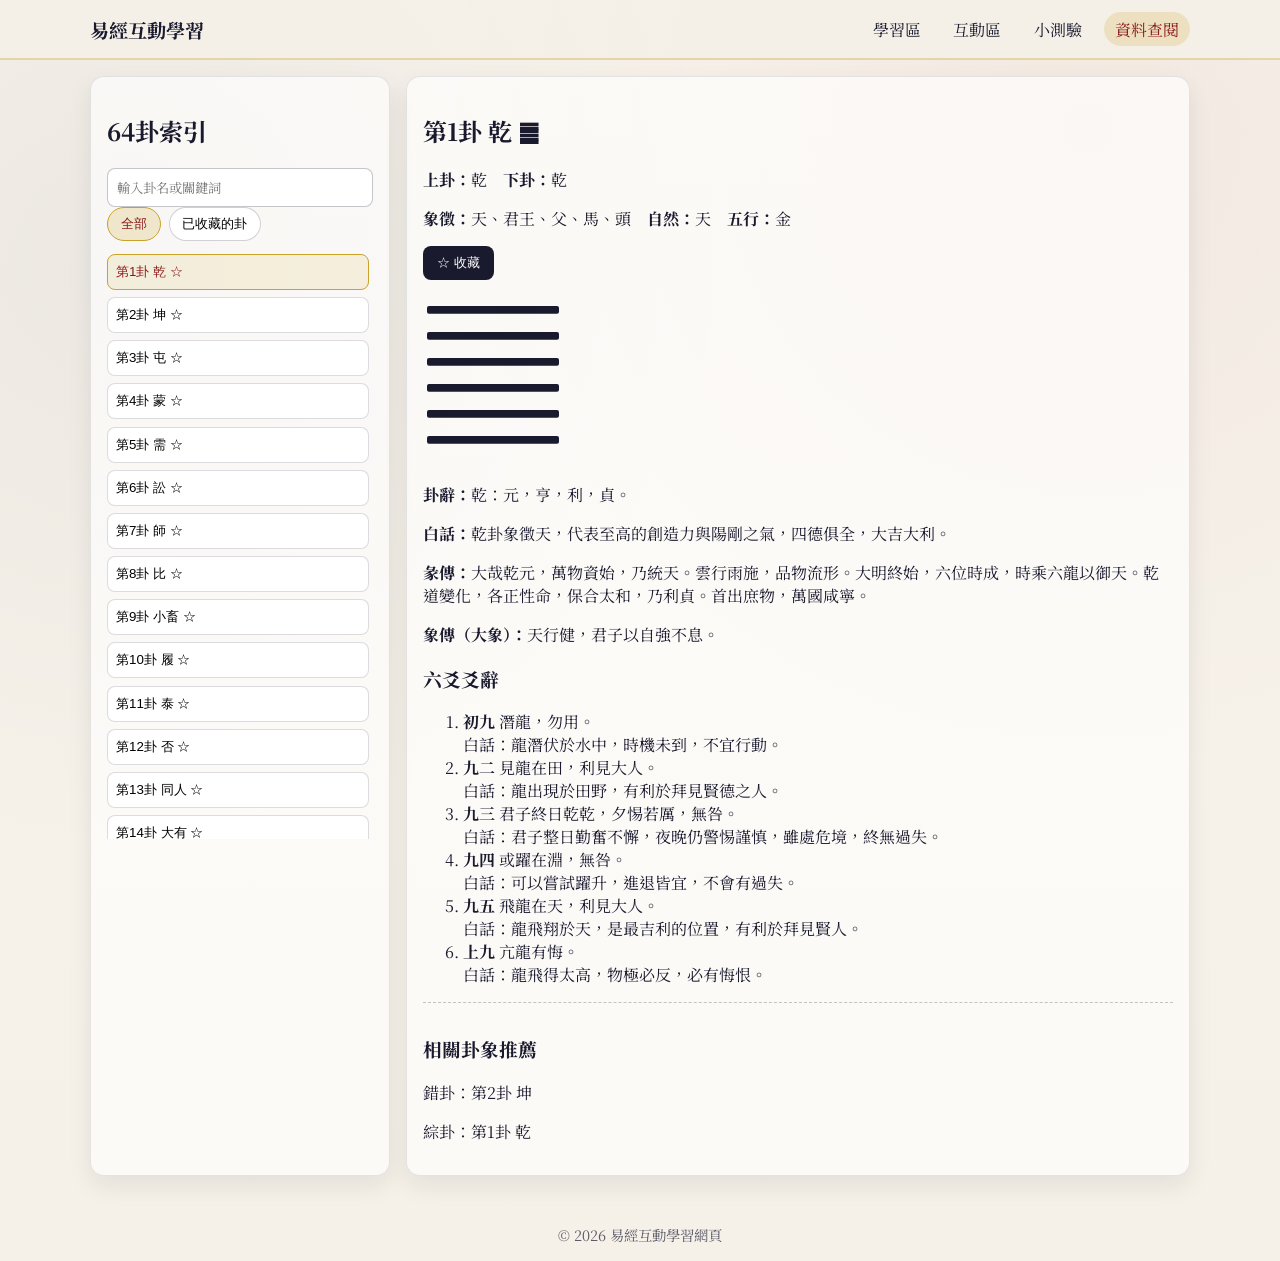
==== reference.html @ 2e5990ec "feat: build complete yijing interactive learning web app Agent-Logs-Url: https://github.com/leotwh33" ====
<!doctype html>
<html lang="zh-Hant">
<head>
  <meta charset="UTF-8" />
  <meta name="viewport" content="width=device-width, initial-scale=1.0" />
  <title>資料查閱區｜易經互動學習</title>
  <link rel="preconnect" href="https://fonts.googleapis.com" />
  <link rel="preconnect" href="https://fonts.gstatic.com" crossorigin />
  <link href="https://fonts.googleapis.com/css2?family=Noto+Serif+TC:wght@400;600;700&display=swap" rel="stylesheet" />
  <link rel="stylesheet" href="https://cdnjs.cloudflare.com/ajax/libs/font-awesome/6.5.2/css/all.min.css" />
  <link rel="stylesheet" href="css/style.css" />
</head>
<body>
  <header class="site-header">
    <div class="container nav-wrap">
      <a class="brand" href="index.html">易經互動學習</a>
      <nav class="site-nav">
        <a href="learn.html">學習區</a>
        <a href="interact.html">互動區</a>
        <a href="quiz.html">小測驗</a>
        <a class="active" href="reference.html">資料查閱</a>
      </nav>
    </div>
  </header>

  <main class="container split-layout">
    <aside class="side-panel">
      <h1>64卦索引</h1>
      <input id="searchInput" type="search" placeholder="輸入卦名或關鍵詞" />
      <div class="tabs compact">
        <button class="tab active" data-filter="all">全部</button>
        <button class="tab" data-filter="fav">已收藏的卦</button>
      </div>
      <ul id="referenceList" class="menu-list scroll"></ul>
    </aside>

    <section class="content-panel" id="referenceDetail"></section>
  </main>

  <footer class="site-footer">© 2026 易經互動學習網頁</footer>

  <script src="js/data.js"></script>
  <script src="js/hexagram.js"></script>
  <script src="js/reference.js"></script>
</body>
</html>
---- css/style.css ----
:root {
  --ink: #1a1a2e;
  --gold: #c9a227;
  --paper: #f5f0e8;
  --vermillion: #8b1a1a;
}

* { box-sizing: border-box; }
body {
  margin: 0;
  font-family: 'Noto Serif TC', serif;
  color: var(--ink);
  background: radial-gradient(circle at 10% 20%, rgba(26, 26, 46, 0.05), transparent 40%),
              radial-gradient(circle at 85% 10%, rgba(139, 26, 26, 0.05), transparent 42%),
              linear-gradient(180deg, #f8f4ec, var(--paper));
  min-height: 100vh;
}
.container { width: min(1100px, 92vw); margin: 0 auto; }
.site-header {
  border-bottom: 2px solid rgba(201, 162, 39, 0.35);
  background: rgba(245, 240, 232, 0.96);
  position: sticky;
  top: 0;
  z-index: 20;
}
.nav-wrap { display: flex; align-items: center; justify-content: space-between; gap: 1rem; padding: 0.75rem 0; }
.brand { color: var(--ink); text-decoration: none; font-weight: 700; font-size: 1.2rem; }
.site-nav { display: flex; gap: 0.65rem; flex-wrap: wrap; }
.site-nav a { color: var(--ink); text-decoration: none; padding: 0.35rem 0.7rem; border-radius: 999px; }
.site-nav a.active, .site-nav a:hover { background: rgba(201, 162, 39, 0.2); color: var(--vermillion); }

.hero { text-align: center; padding: 3rem 1rem 2rem; }
.hero h1 { margin-bottom: 0.4rem; font-size: clamp(2rem, 5vw, 2.8rem); }
.hero p { color: #40404f; }

.card-grid { display: grid; grid-template-columns: repeat(auto-fit, minmax(220px, 1fr)); gap: 1rem; margin-bottom: 1.5rem; }
.feature-card, .panel, .daily-card, .side-panel, .content-panel {
  background: rgba(255, 255, 255, 0.65);
  border: 1px solid rgba(26, 26, 46, 0.1);
  border-radius: 14px;
  padding: 1rem;
  box-shadow: 0 10px 24px rgba(20, 20, 30, 0.08);
}
.feature-card .icon { font-size: 1.4rem; color: var(--gold); }
.feature-card h2 { margin: 0.65rem 0; }

.btn {
  display: inline-block;
  background: var(--ink);
  color: #fff;
  border: none;
  border-radius: 8px;
  padding: 0.5rem 0.9rem;
  cursor: pointer;
  text-decoration: none;
}
.btn:hover { background: #101021; }
.btn.secondary { background: var(--gold); color: #221; }

.daily-content, .result-grid { display: grid; gap: 1rem; grid-template-columns: repeat(auto-fit, minmax(220px, 1fr)); align-items: center; }
.hex-svg svg { max-width: 100%; height: auto; }

.split-layout { display: grid; grid-template-columns: 300px 1fr; gap: 1rem; padding: 1rem 0; }
.menu-list { list-style: none; margin: 0; padding: 0; display: grid; gap: 0.45rem; }
.menu-list button {
  width: 100%;
  text-align: left;
  border: 1px solid rgba(26, 26, 46, 0.15);
  background: #fff;
  border-radius: 8px;
  padding: 0.5rem;
  cursor: pointer;
}
.menu-list button.active { border-color: var(--gold); color: var(--vermillion); background: rgba(201, 162, 39, 0.12); }
.menu-list.scroll { max-height: 65vh; overflow: auto; padding-right: 0.25rem; }

.progress-wrap { margin-top: 1rem; }
.progress-bar { height: 10px; border-radius: 999px; background: rgba(26, 26, 46, 0.1); overflow: hidden; }
.progress-bar span { display: block; height: 100%; width: 0; background: linear-gradient(90deg, var(--gold), var(--vermillion)); }

.field-row { display: flex; gap: 0.8rem; flex-wrap: wrap; }
textarea, select, input[type="search"], input[type="text"] {
  width: 100%;
  border: 1px solid rgba(26, 26, 46, 0.25);
  border-radius: 8px;
  padding: 0.55rem;
  font-family: inherit;
}

.tabs { display: flex; gap: 0.5rem; margin-bottom: 0.8rem; flex-wrap: wrap; }
.tab { border: 1px solid rgba(26, 26, 46, 0.2); background: #fff; padding: 0.45rem 0.8rem; border-radius: 999px; cursor: pointer; }
.tab.active { background: rgba(201, 162, 39, 0.2); color: var(--vermillion); border-color: var(--gold); }
.tab-panel { display: none; }
.tab-panel.active { display: block; }
.coin-row { display: flex; gap: 0.6rem; margin-bottom: 0.75rem; }
.coin {
  width: 66px;
  height: 66px;
  perspective: 1000px;
}
.coin-inner {
  width: 100%;
  height: 100%;
  position: relative;
  transform-style: preserve-3d;
  transition: transform 0.6s ease;
}
.coin.flip .coin-inner { transform: rotateY(180deg); }
.coin-face {
  position: absolute;
  inset: 0;
  border-radius: 50%;
  display: grid;
  place-items: center;
  font-weight: 700;
  border: 2px solid var(--gold);
  backface-visibility: hidden;
}
.coin-face.front { background: #f8f3e8; }
.coin-face.back { transform: rotateY(180deg); background: #efe1bd; }

.line-log { margin: 0.75rem 0 0; padding-left: 1.2rem; }
.step-box { min-height: 70px; border-left: 3px solid var(--gold); padding-left: 0.75rem; }
.hidden { display: none; }

.option-grid { display: grid; gap: 0.65rem; margin-top: 0.6rem; }
.option-btn {
  border: 1px solid rgba(26, 26, 46, 0.2);
  background: white;
  border-radius: 8px;
  padding: 0.5rem;
  text-align: left;
  cursor: pointer;
}
.option-btn.correct { border-color: #2d8f47; background: rgba(45, 143, 71, 0.12); }
.option-btn.wrong { border-color: #b3261e; background: rgba(179, 38, 30, 0.12); }
.badge-row { display: flex; gap: 0.4rem; flex-wrap: wrap; }
.badge { border: 1px solid var(--gold); color: #5b480f; padding: 0.3rem 0.45rem; border-radius: 999px; background: rgba(201, 162, 39, 0.15); font-size: 0.9rem; }

.related { margin-top: 0.8rem; padding-top: 0.8rem; border-top: 1px dashed rgba(26, 26, 46, 0.25); }
.site-footer { text-align: center; padding: 1rem; margin-top: 1rem; color: #5b5b67; font-size: 0.9rem; }

@media (max-width: 860px) {
  .split-layout { grid-template-columns: 1fr; }
}
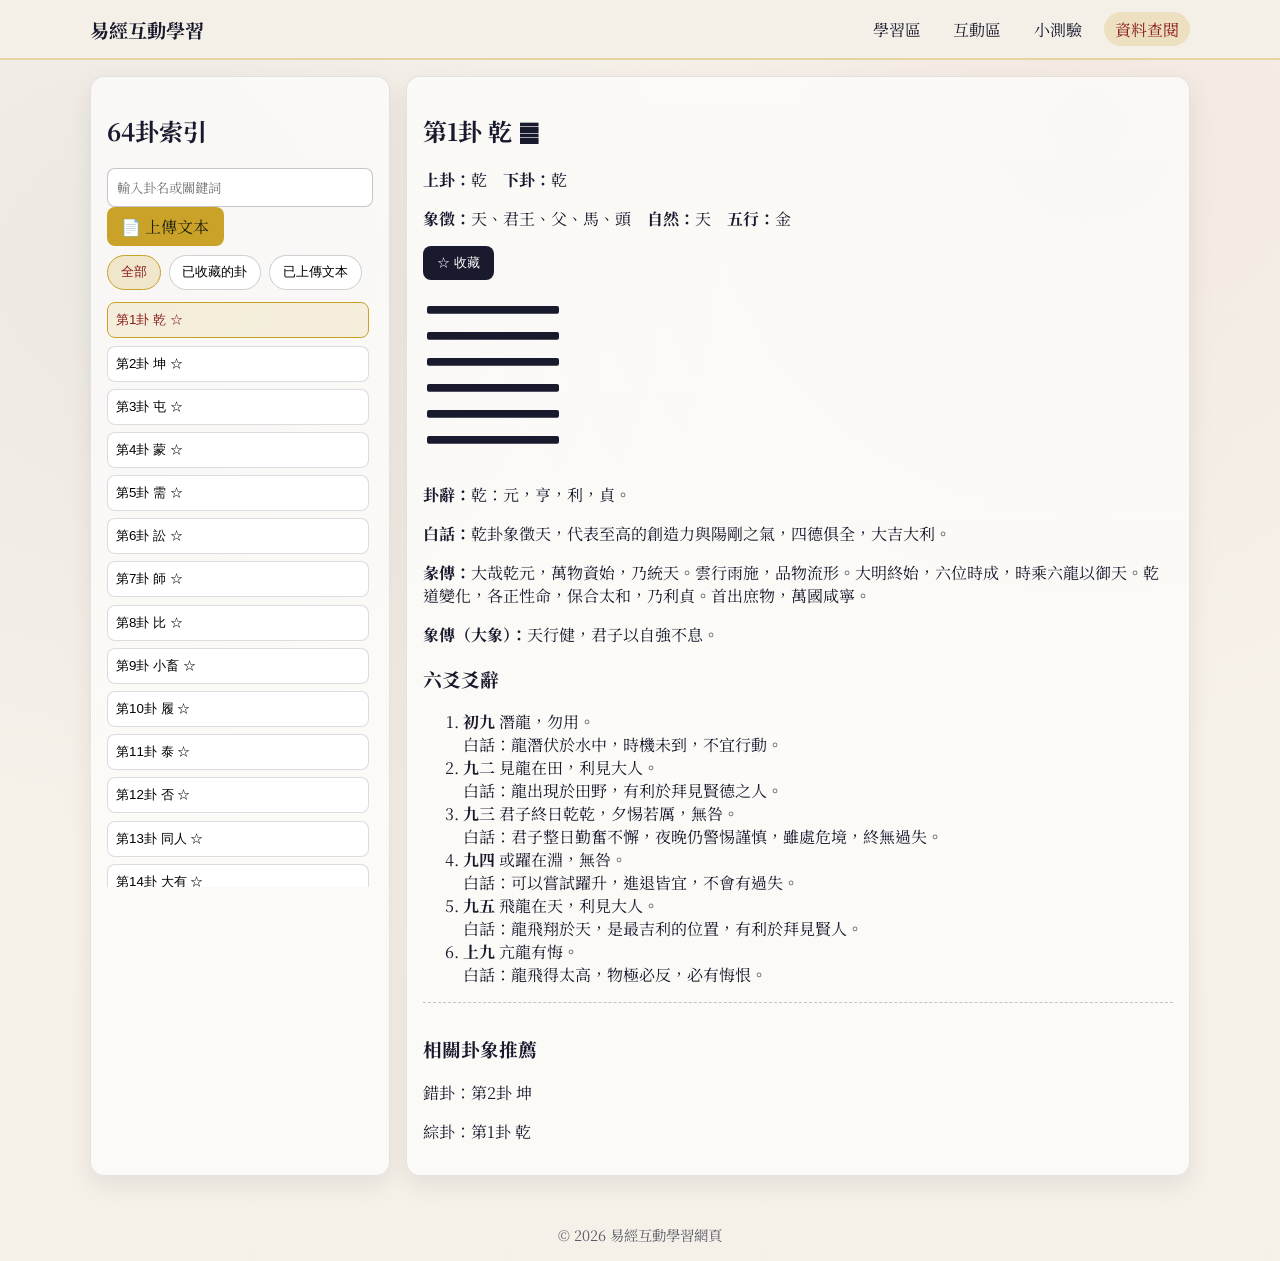
==== commit 5840c13b: "feat: add custom text upload feature to reference, learn, and quiz Agent-Logs-Url: https://github.co" ====
--- a/reference.html
+++ b/reference.html
@@ -27,9 +27,14 @@
     <aside class="side-panel">
       <h1>64卦索引</h1>
       <input id="searchInput" type="search" placeholder="輸入卦名或關鍵詞" />
-      <div class="tabs compact">
-        <button class="tab active" data-filter="all">全部</button>
-        <button class="tab" data-filter="fav">已收藏的卦</button>
+      <div class="upload-row">
+        <label class="btn secondary" for="customFileInput">📄 上傳文本</label>
+        <input id="customFileInput" type="file" accept=".txt,.md" style="display:none" />
+      </div>
+      <div class="tabs compact" role="tablist" aria-label="查閱篩選">
+        <button class="tab active" data-filter="all" role="tab" aria-selected="true">全部</button>
+        <button class="tab" data-filter="fav" role="tab" aria-selected="false">已收藏的卦</button>
+        <button class="tab" data-filter="custom" role="tab" aria-selected="false">已上傳文本</button>
       </div>
       <ul id="referenceList" class="menu-list scroll"></ul>
     </aside>
--- a/css/style.css
+++ b/css/style.css
@@ -77,6 +77,21 @@
 .progress-wrap { margin-top: 1rem; }
 .progress-bar { height: 10px; border-radius: 999px; background: rgba(26, 26, 46, 0.1); overflow: hidden; }
 .progress-bar span { display: block; height: 100%; width: 0; background: linear-gradient(90deg, var(--gold), var(--vermillion)); }
+.eyebrow { margin: 0 0 0.35rem; color: var(--vermillion); font-size: 0.92rem; letter-spacing: 0.08em; }
+.lesson-head {
+  display: grid;
+  grid-template-columns: minmax(0, 1fr) 180px;
+  gap: 1rem;
+  align-items: center;
+}
+.lesson-hex { justify-self: center; }
+.lesson-grid { display: grid; grid-template-columns: repeat(auto-fit, minmax(240px, 1fr)); gap: 1rem; margin: 1rem 0; }
+.lesson-card { margin-bottom: 1rem; }
+.lesson-card h3 { margin-top: 0; }
+.lesson-list { margin: 0; padding-left: 1.2rem; display: grid; gap: 0.45rem; }
+.yao-list li { line-height: 1.65; }
+.yao-list p { margin: 0; }
+.related-links { display: flex; flex-wrap: wrap; gap: 0.6rem; }
 
 .field-row { display: flex; gap: 0.8rem; flex-wrap: wrap; }
 textarea, select, input[type="search"], input[type="text"] {
@@ -140,6 +155,58 @@
 .related { margin-top: 0.8rem; padding-top: 0.8rem; border-top: 1px dashed rgba(26, 26, 46, 0.25); }
 .site-footer { text-align: center; padding: 1rem; margin-top: 1rem; color: #5b5b67; font-size: 0.9rem; }
 
+/* 自訂文本區塊 */
+.custom-text-block {
+  margin-top: 1rem;
+  padding-top: 1rem;
+  border-top: 1px dashed rgba(26, 26, 46, 0.25);
+}
+.custom-text-meta {
+  font-size: 0.85rem;
+  color: #5b5b67;
+  margin-bottom: 0.4rem;
+}
+.custom-text-content {
+  background: rgba(245, 240, 232, 0.8);
+  border: 1px solid rgba(26, 26, 46, 0.12);
+  border-radius: 8px;
+  padding: 0.75rem;
+  white-space: pre-wrap;
+  word-break: break-all;
+  font-family: 'Noto Serif TC', serif;
+  font-size: 0.92rem;
+  line-height: 1.7;
+  max-height: 300px;
+  overflow-y: auto;
+}
+.custom-text-card { border-left: 3px solid var(--gold); }
+.upload-row { margin-bottom: 0.6rem; display: flex; gap: 0.5rem; align-items: center; flex-wrap: wrap; }
+.upload-toast {
+  position: fixed;
+  bottom: 1.5rem;
+  left: 50%;
+  transform: translateX(-50%);
+  background: var(--ink);
+  color: #fff;
+  padding: 0.6rem 1.2rem;
+  border-radius: 999px;
+  font-size: 0.9rem;
+  z-index: 999;
+  opacity: 1;
+  transition: opacity 0.5s;
+}
+.upload-toast.fade { opacity: 0; }
+blockquote.custom-excerpt {
+  background: rgba(201, 162, 39, 0.08);
+  border-left: 3px solid var(--gold);
+  padding: 0.5rem 0.75rem;
+  margin: 0.5rem 0;
+  font-size: 0.9rem;
+  white-space: pre-wrap;
+  word-break: break-all;
+}
+
 @media (max-width: 860px) {
   .split-layout { grid-template-columns: 1fr; }
-}
+  .lesson-head { grid-template-columns: 1fr; }
+}
